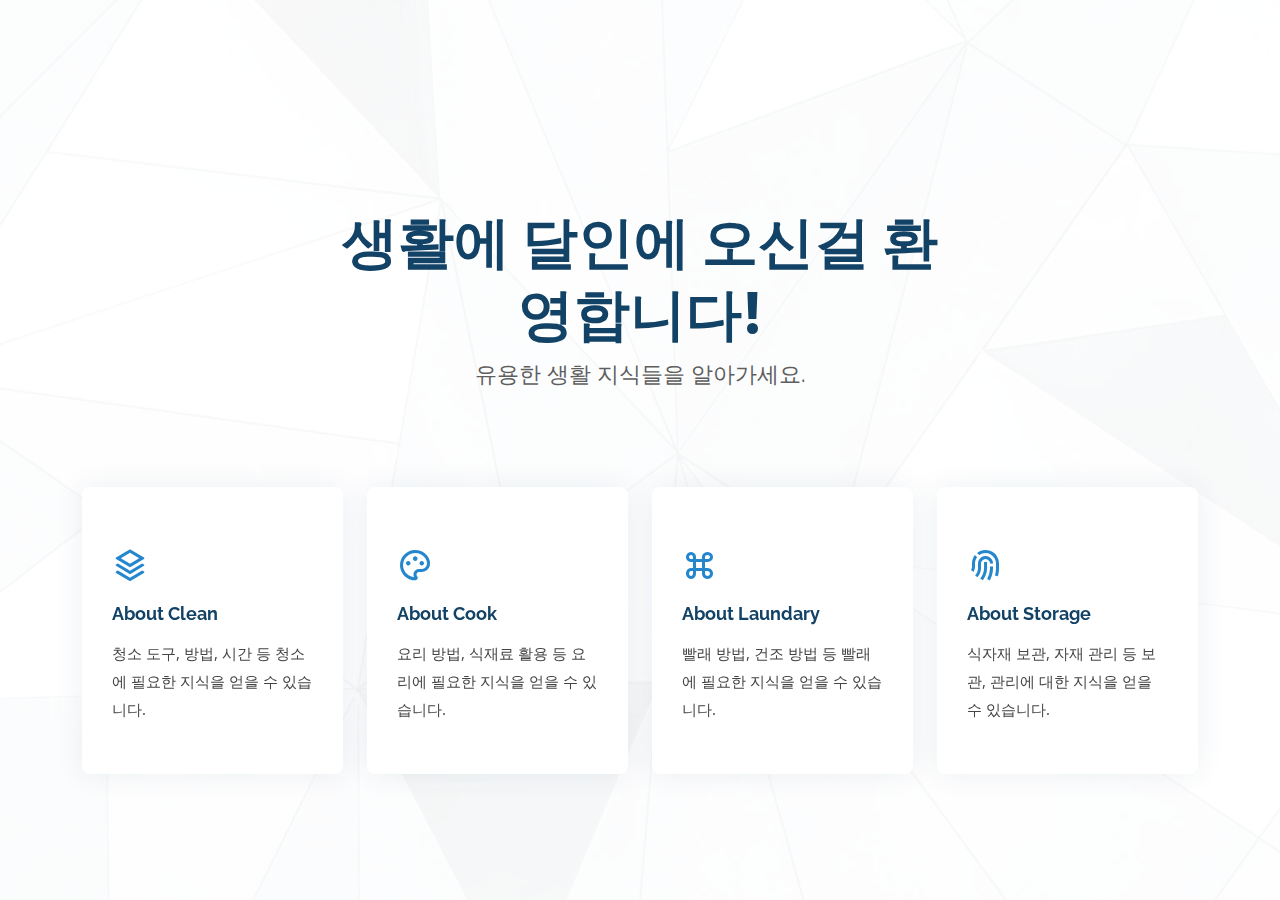
==== index.html @ 0c4de361 "Add files via upload" ====
<!DOCTYPE html>
<html lang="en">

<head>
  <meta charset="utf-8">
  <meta content="width=device-width, initial-scale=1.0" name="viewport">

  <title>main page</title>
  <meta content="" name="description">
  <meta content="" name="keywords">

  <!-- Favicons -->
  <link href="assets/img/favicon.png" rel="icon">
  <link href="assets/img/apple-touch-icon.png" rel="apple-touch-icon">

  <!-- Google Fonts -->
  <link href="https://fonts.googleapis.com/css?family=Open+Sans:300,300i,400,400i,600,600i,700,700i|Raleway:300,300i,400,400i,500,500i,600,600i,700,700i|Poppins:300,300i,400,400i,500,500i,600,600i,700,700i" rel="stylesheet">

  <!-- Vendor CSS Files -->
  <link href="assets/vendor/aos/aos.css" rel="stylesheet">
  <link href="assets/vendor/bootstrap/css/bootstrap.min.css" rel="stylesheet">
  <link href="assets/vendor/bootstrap-icons/bootstrap-icons.css" rel="stylesheet">
  <link href="assets/vendor/boxicons/css/boxicons.min.css" rel="stylesheet">
  <link href="assets/vendor/glightbox/css/glightbox.min.css" rel="stylesheet">
  <link href="assets/vendor/remixicon/remixicon.css" rel="stylesheet">
  <link href="assets/vendor/swiper/swiper-bundle.min.css" rel="stylesheet">

  <!-- Template Main CSS File -->
  <link href="assets/css/style.css" rel="stylesheet">

  <!-- =======================================================
  * Template Name: OnePage
  * Updated: Aug 30 2023 with Bootstrap v5.3.1
  * Template URL: https://bootstrapmade.com/onepage-multipurpose-bootstrap-template/
  * Author: BootstrapMade.com
  * License: https://bootstrapmade.com/license/
  ======================================================== -->
</head>

<body>
  <!-- ======= Hero Section ======= -->
  <section id="hero" class="d-flex align-items-center">
    <div class="container position-relative" data-aos="fade-up" data-aos-delay="100">
      <div class="row justify-content-center">
        <div class="col-xl-7 col-lg-9 text-center">
          <h1>생활에 달인에 오신걸 환영합니다!</h1>
          <h2>유용한 생활 지식들을 알아가세요.</h2>
        </div>
      </div>
      <div class="row icon-boxes">
        <div class="col-md-6 col-lg-3 d-flex align-items-stretch mb-5 mb-lg-0" data-aos="zoom-in" data-aos-delay="200">
          <div class="icon-box">
            <div class="icon"><i class="ri-stack-line"></i></div>
            <h4 class="title"><a href="clean.html">About Clean</a></h4>
            <p class="description">청소 도구, 방법, 시간 등 청소에 필요한 지식을 얻을 수 있습니다.</p>
          </div>
        </div>

        <div class="col-md-6 col-lg-3 d-flex align-items-stretch mb-5 mb-lg-0" data-aos="zoom-in" data-aos-delay="300">
          <div class="icon-box">
            <div class="icon"><i class="ri-palette-line"></i></div>
            <h4 class="title"><a href="cook.html">About Cook</a></h4>
            <p class="description">요리 방법, 식재료 활용 등 요리에 필요한 지식을 얻을 수 있습니다.</p>
          </div>
        </div>

        <div class="col-md-6 col-lg-3 d-flex align-items-stretch mb-5 mb-lg-0" data-aos="zoom-in" data-aos-delay="400">
          <div class="icon-box">
            <div class="icon"><i class="ri-command-line"></i></div>
            <h4 class="title"><a href="laundary.html">About Laundary</a></h4>
            <p class="description">빨래 방법, 건조 방법 등 빨래에 필요한 지식을 얻을 수 있습니다.</p>
          </div>
        </div>

        <div class="col-md-6 col-lg-3 d-flex align-items-stretch mb-5 mb-lg-0" data-aos="zoom-in" data-aos-delay="500">
          <div class="icon-box">
            <div class="icon"><i class="ri-fingerprint-line"></i></div>
            <h4 class="title"><a href="storage.html">About Storage</a></h4>
            <p class="description">식자재 보관, 자재 관리 등 보관, 관리에 대한 지식을 얻을 수 있습니다.</p>
          </div>
        </div>

      </div>
    </div>
  </section><!-- End Hero -->
  <main id="main">
  </main><!-- End #main -->

  <div id="preloader"></div>
  <a href="#" class="back-to-top d-flex align-items-center justify-content-center"><i class="bi bi-arrow-up-short"></i></a>

  <!-- Vendor JS Files -->
  <script src="assets/vendor/purecounter/purecounter_vanilla.js"></script>
  <script src="assets/vendor/aos/aos.js"></script>
  <script src="assets/vendor/bootstrap/js/bootstrap.bundle.min.js"></script>
  <script src="assets/vendor/glightbox/js/glightbox.min.js"></script>
  <script src="assets/vendor/isotope-layout/isotope.pkgd.min.js"></script>
  <script src="assets/vendor/swiper/swiper-bundle.min.js"></script>
  <script src="assets/vendor/php-email-form/validate.js"></script>

  <!-- Template Main JS File -->
  <script src="assets/js/main.js"></script>

</body>

</html>
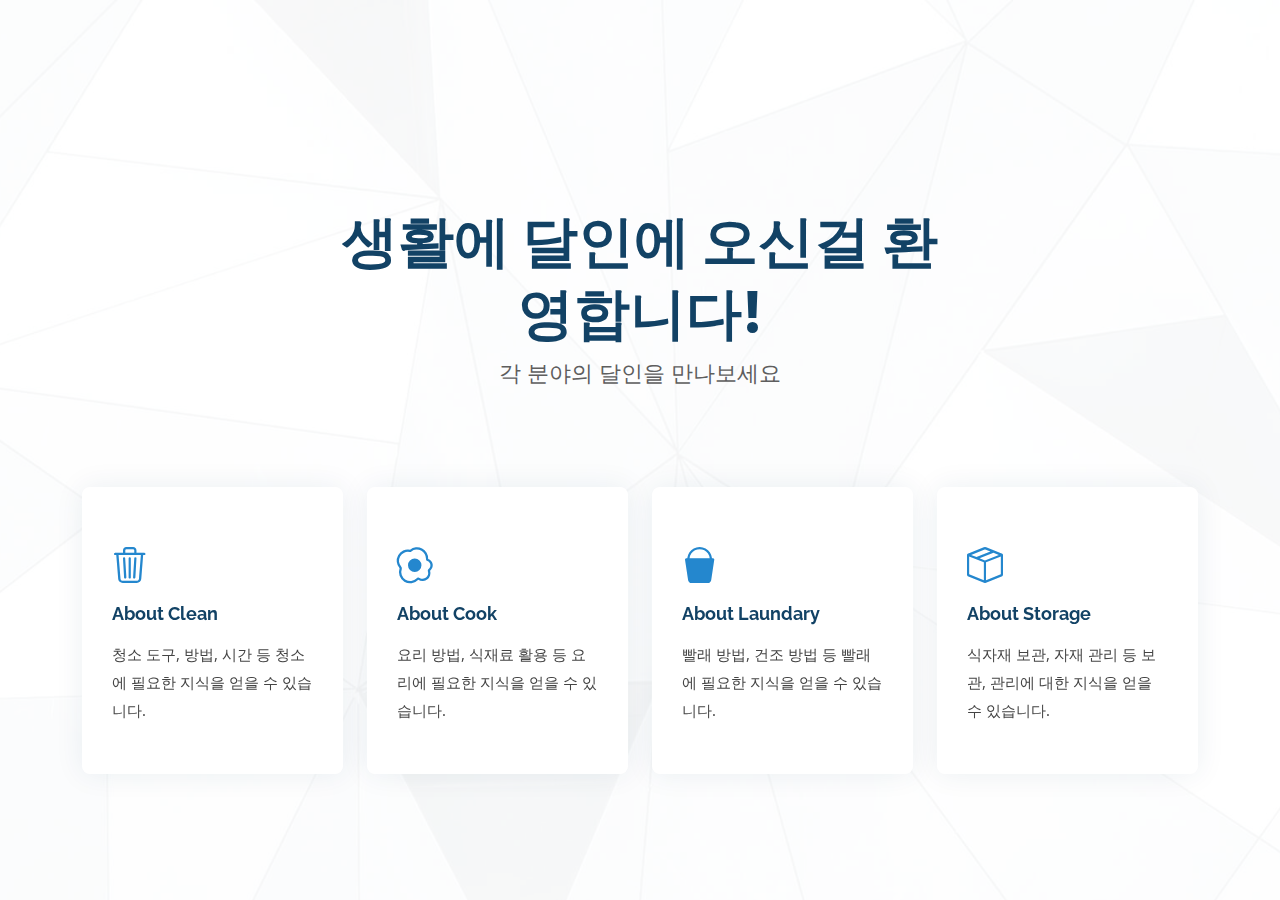
==== commit dc6cc8b6: "Update index.html" ====
--- a/index.html
+++ b/index.html
@@ -9,10 +9,7 @@
   <meta content="" name="description">
   <meta content="" name="keywords">
 
-  <!-- Favicons -->
-  <link href="assets/img/favicon.png" rel="icon">
-  <link href="assets/img/apple-touch-icon.png" rel="apple-touch-icon">
-
+  
   <!-- Google Fonts -->
   <link href="https://fonts.googleapis.com/css?family=Open+Sans:300,300i,400,400i,600,600i,700,700i|Raleway:300,300i,400,400i,500,500i,600,600i,700,700i|Poppins:300,300i,400,400i,500,500i,600,600i,700,700i" rel="stylesheet">
 
@@ -44,13 +41,13 @@
       <div class="row justify-content-center">
         <div class="col-xl-7 col-lg-9 text-center">
           <h1>생활에 달인에 오신걸 환영합니다!</h1>
-          <h2>유용한 생활 지식들을 알아가세요.</h2>
+          <h2>각 분야의 달인을 만나보세요</h2>
         </div>
       </div>
       <div class="row icon-boxes">
         <div class="col-md-6 col-lg-3 d-flex align-items-stretch mb-5 mb-lg-0" data-aos="zoom-in" data-aos-delay="200">
           <div class="icon-box">
-            <div class="icon"><i class="ri-stack-line"></i></div>
+            <div class="icon"><i class="bi bi-trash3"></i></div>
             <h4 class="title"><a href="clean.html">About Clean</a></h4>
             <p class="description">청소 도구, 방법, 시간 등 청소에 필요한 지식을 얻을 수 있습니다.</p>
           </div>
@@ -58,7 +55,7 @@
 
         <div class="col-md-6 col-lg-3 d-flex align-items-stretch mb-5 mb-lg-0" data-aos="zoom-in" data-aos-delay="300">
           <div class="icon-box">
-            <div class="icon"><i class="ri-palette-line"></i></div>
+            <div class="icon"><i class="bi bi-egg-fried"></i></div>
             <h4 class="title"><a href="cook.html">About Cook</a></h4>
             <p class="description">요리 방법, 식재료 활용 등 요리에 필요한 지식을 얻을 수 있습니다.</p>
           </div>
@@ -66,7 +63,7 @@
 
         <div class="col-md-6 col-lg-3 d-flex align-items-stretch mb-5 mb-lg-0" data-aos="zoom-in" data-aos-delay="400">
           <div class="icon-box">
-            <div class="icon"><i class="ri-command-line"></i></div>
+            <div class="icon"><i class="bi bi-bucket-fill"></i></div>
             <h4 class="title"><a href="laundary.html">About Laundary</a></h4>
             <p class="description">빨래 방법, 건조 방법 등 빨래에 필요한 지식을 얻을 수 있습니다.</p>
           </div>
@@ -74,7 +71,7 @@
 
         <div class="col-md-6 col-lg-3 d-flex align-items-stretch mb-5 mb-lg-0" data-aos="zoom-in" data-aos-delay="500">
           <div class="icon-box">
-            <div class="icon"><i class="ri-fingerprint-line"></i></div>
+            <div class="icon"><i class="bi bi-box-seam"></i></div>
             <h4 class="title"><a href="storage.html">About Storage</a></h4>
             <p class="description">식자재 보관, 자재 관리 등 보관, 관리에 대한 지식을 얻을 수 있습니다.</p>
           </div>
@@ -103,4 +100,4 @@
 
 </body>
 
-</html>+</html>
